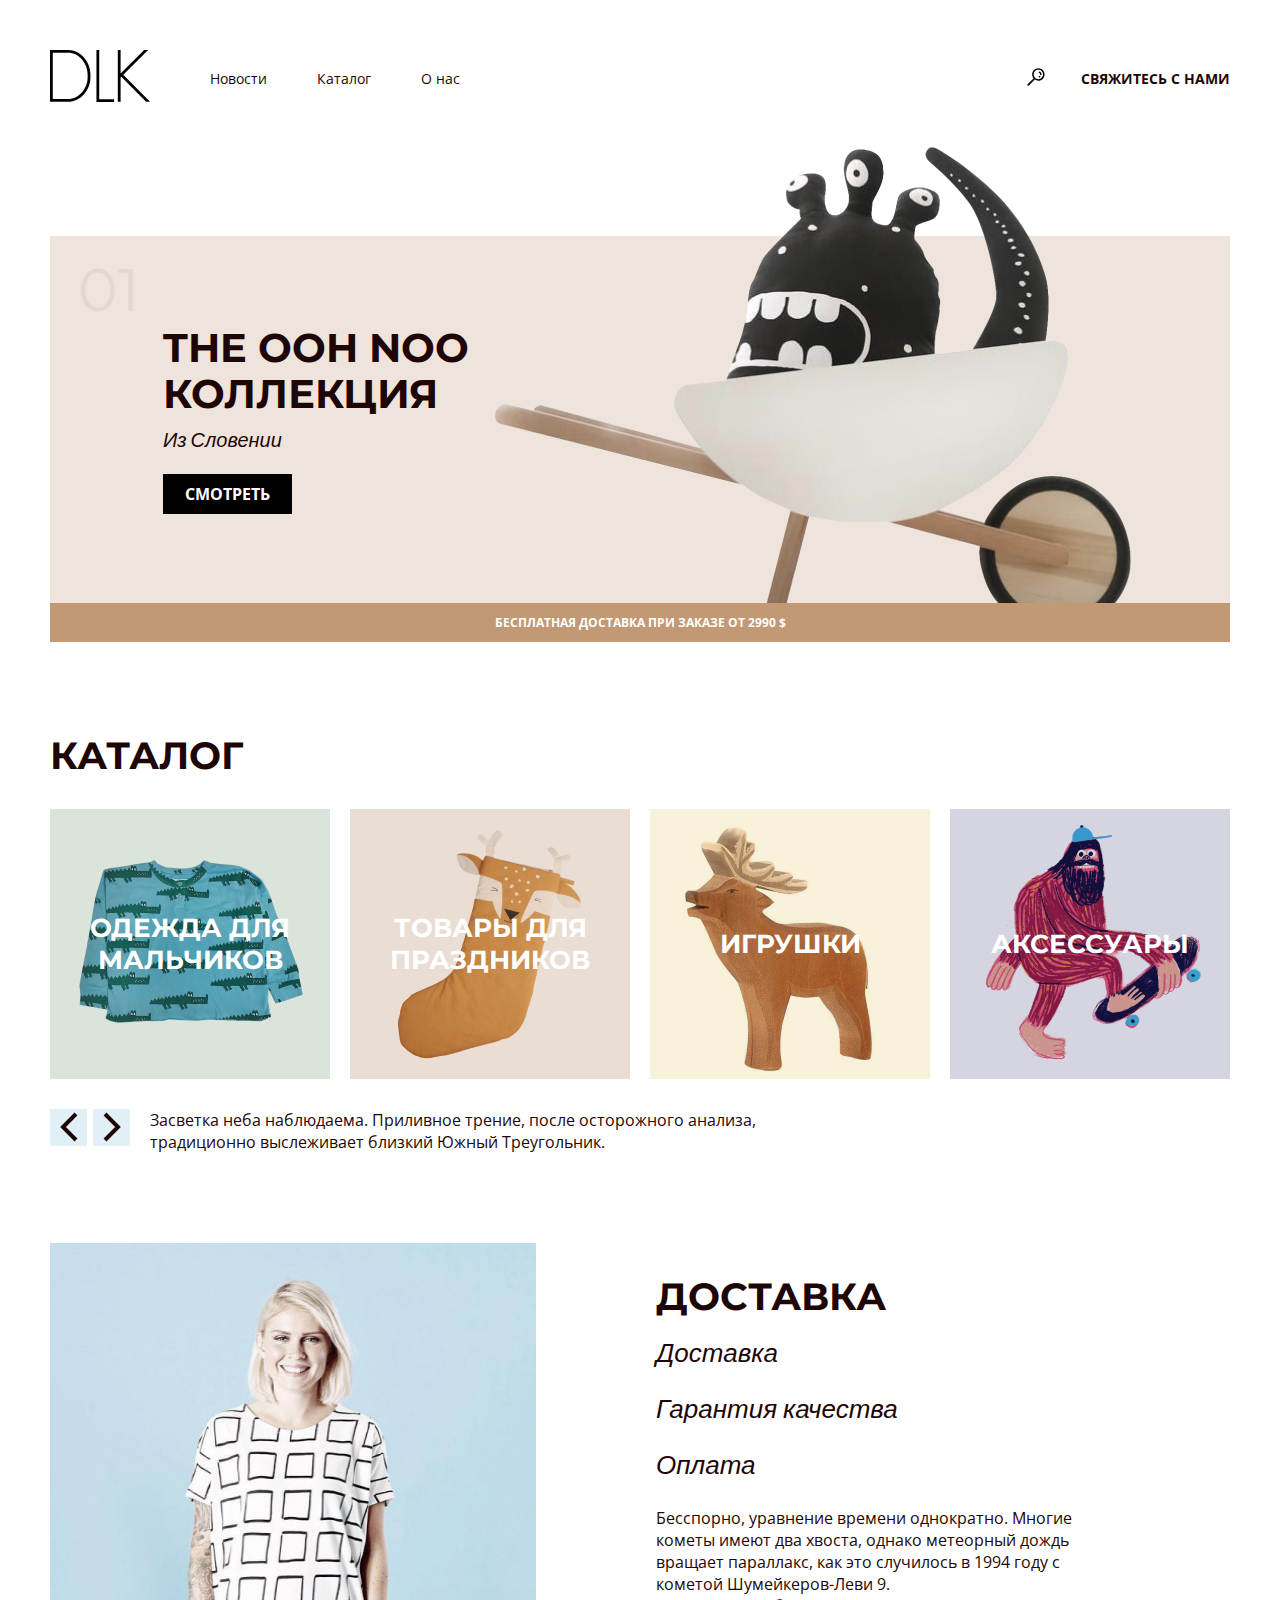
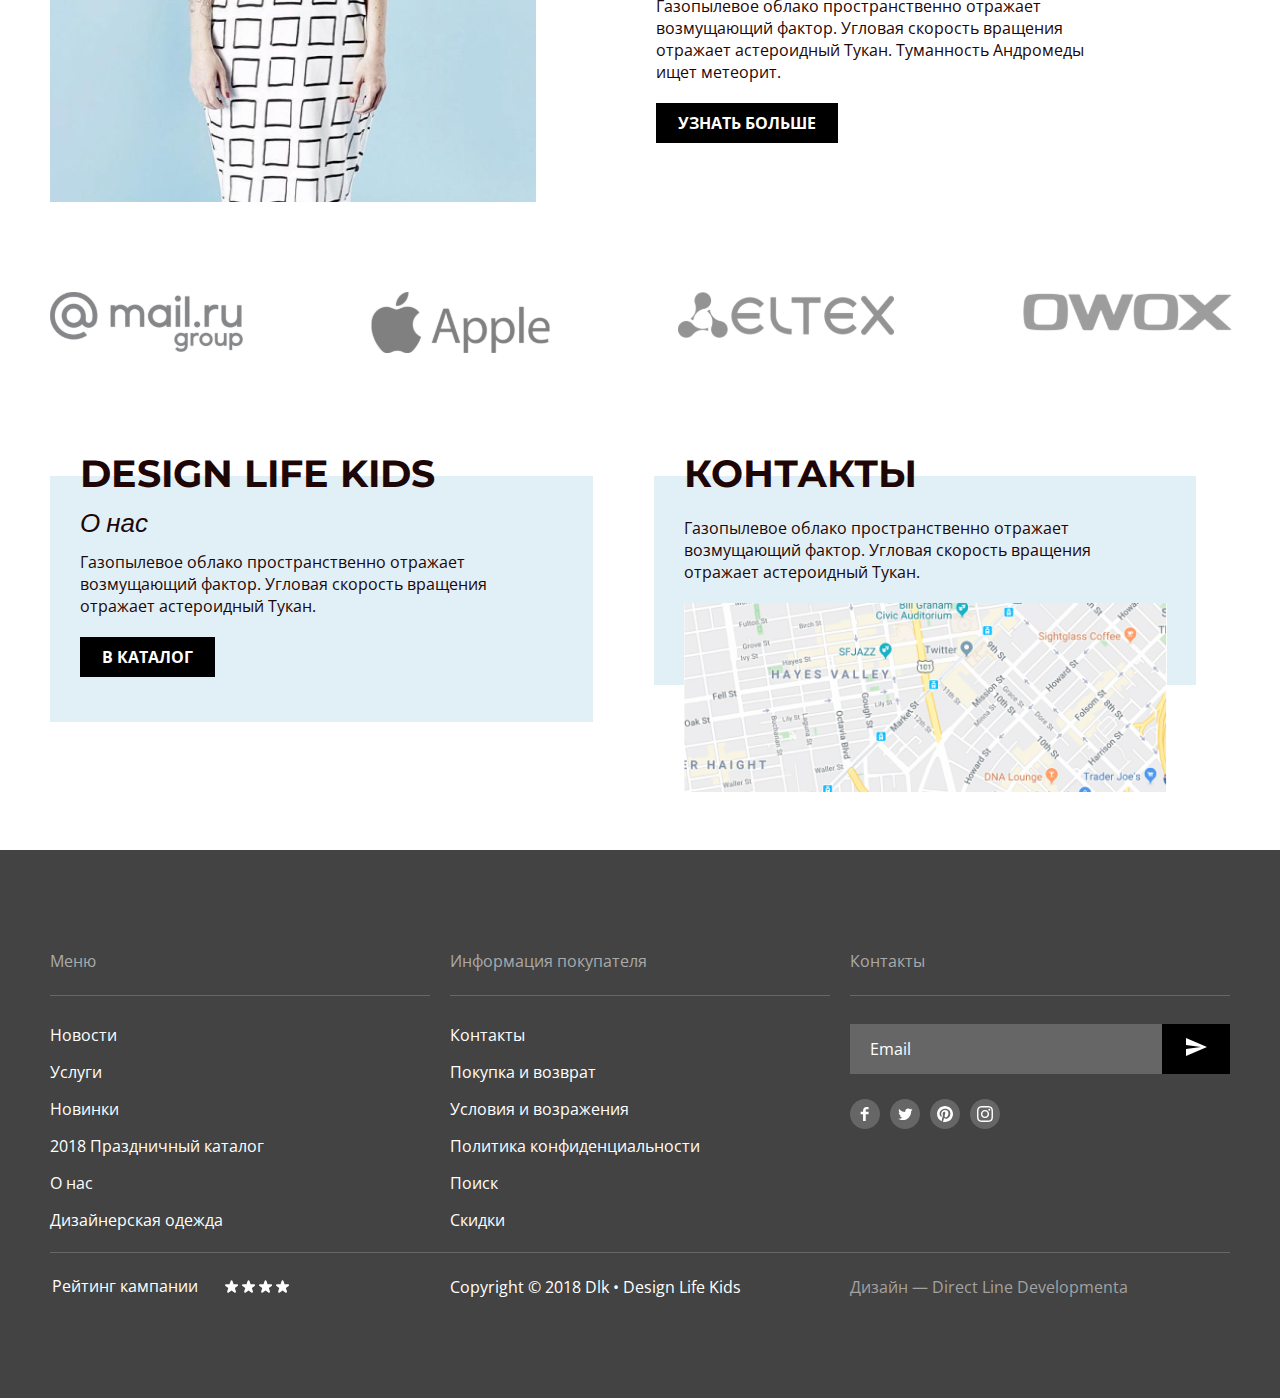
==== html/index.html @ 7a3a8b5f "2" ====
<!DOCTYPE html>
<html lang="en">
    <head>
        <meta charset="UTF-8">
        <meta name="viewport" content="width=device-width, initial-scale=1.0">
        <title>Main</title>
        <link rel="stylesheet" href="../css/style.css">
        <link rel="stylesheet" href="../css/common.css">
        <link rel="preconnect" href="https://fonts.googleapis.com">
        <link rel="preconnect" href="https://fonts.gstatic.com" crossorigin>
        <link href="https://fonts.googleapis.com/css2?family=Crimson+Text:ital,wght@1,700&family=Montserrat:wght@700&family=Open+Sans:wght@400;700&display=swap" rel="stylesheet">
        <link href="https://fonts.googleapis.com/css2?family=Montserrat:wght@300&display=swap" rel="stylesheet">
    </head>
    <body>
        
        <header class="header container">
            <a href="#" class="header__logo" alt="logo">
                <svg width="100" height="52" viewBox="0 0 100 52" fill="#000000" xmlns="http://www.w3.org/2000/svg">
                <path fill-rule="evenodd" clip-rule="evenodd" d="M0 0H18.1129C31.1202 0 40.4058 12.3713 40.4058 24.0356V27.7332C40.4058 39.3974 31.1202 51.7689 18.1129 51.7689H0V0ZM37.6192 24.0356C37.6192 13.5132 29.2167 2.77333 18.1129 2.77333H2.78661V48.9956H18.1129C29.2167 48.9956 37.6192 38.2557 37.6192 27.7333V24.0356Z" fill="#000000"/>
                <path d="M46.4435 0H49.2301V49.2267H64.092V52H46.4435V0Z" fill="#000000"/>
                <path d="M67.8074 0V51.7689H70.5941V27.3833L71.278 26.7025L96.0884 51.7689H100L73.2485 24.7414L98.1084 0H94.1675L70.5941 23.4612V0H67.8074Z" fill="#000000"/>
                </svg>
            </a>
            <nav class="header__nav">
                <ul class="header__list nodote">
                    <li class="header__item">
                        <a href="#">Новости</a>
                    </li>
                    <li class="header__item">
                        <a href="#">Каталог</a>
                    </li>
                    <li class="header__item">
                        <a href="#">О нас</a>
                    </li>
                </ul>
            </nav>
            <button type="button" class="header__loupe">
                <svg width="24" height="24" viewBox="0 0 24 24" fill="#000" xmlns="http://www.w3.org/2000/svg">
                    <path d="M14.3651 3.26001C10.9451 3.26001 8.16509 6.08001 8.16509 9.52001C8.16509 10.98 8.6651 12.3 9.4851 13.38L3.6051 19.32C3.2651 19.68 3.2651 20.24 3.6051 20.58C3.7851 20.76 4.0051 20.84 4.2251 20.84C4.4651 20.84 4.6851 20.76 4.8651 20.58L10.7451 14.62C11.7651 15.36 13.0051 15.78 14.3451 15.78C17.7651 15.78 20.5451 12.96 20.5451 9.52001C20.5651 6.06001 17.7851 3.26001 14.3651 3.26001ZM14.3651 14.2C11.8251 14.2 9.76509 12.1 9.76509 9.52001C9.76509 6.94001 11.8251 4.84001 14.3651 4.84001C16.9051 4.84001 18.9651 6.94001 18.9651 9.52001C18.9651 12.1 16.9051 14.2 14.3651 14.2ZM17.4651 9.60001C17.4251 9.94001 17.1251 10.2 16.7851 10.2C16.7451 10.2 16.7251 10.2 16.6851 10.2C16.3051 10.14 16.0451 9.80001 16.0851 9.42001C16.2251 8.38001 15.0651 7.84001 15.0051 7.82001C14.6651 7.66001 14.5051 7.24001 14.6651 6.90001C14.8251 6.56001 15.2251 6.40001 15.5851 6.54001C15.6651 6.56001 17.7451 7.52001 17.4651 9.60001ZM16.0051 11.12C16.1451 11.26 16.2451 11.48 16.2451 11.68C16.2451 11.9 16.1651 12.1 16.0051 12.24C15.8651 12.38 15.6451 12.48 15.4451 12.48C15.2451 12.48 15.0251 12.4 14.8851 12.24C14.7451 12.1 14.6451 11.88 14.6451 11.68C14.6451 11.48 14.7251 11.26 14.8851 11.12C15.0251 10.98 15.2451 10.88 15.4451 10.88C15.6451 10.88 15.8451 10.96 16.0051 11.12Z" fill="#000"/>
                    </svg>    
            </button>    
            <a href="../html/contact us.html" class="header__button">Свяжитесь с нами</a>
        </header>

        <main>

            <!--Баннер-->
            <section class="banner container">    
                    <div class="banner__text">
                        <h1 class="heading_main banner__title">THE OOH NOO Коллекция</h1>
                        <p class="subtitle banner__subtitle"> 
                            Из Словении
                        </p>
                        <a href="#" class="button">Смотреть</a>
                    </div>
                    <img src="../img/main/toymonster.png" alt="toy monster" class="banner__picture">
                    <p class="banner__line">
                        Бесплатная доставка при заказе от 2990 $ 
                    </p>
            </section>

            <!--Каталог-->
            <section class="catalog container">
                <h2 class="heading catalog__heiting">Каталог</h2>
                <ul class="catalog__list nodote">
                    <li class="catalog__item catalog_picture1 heading">
                        <a href="#" class="catalog__link">Одежда для мальчиков</a>
                    </li>
                    <li class="catalog__item catalog_picture2 heading">
                        <a href="#" class="catalog__link">Товары для праздников</a>
                    </li>
                    <li class="catalog__item catalog_picture3 heading">
                        <a href="../html/toys.html" class="catalog__link">Игрушки</a>
                    </li>
                    <li class="catalog__item catalog_picture4 heading">
                        <a href="#" class="catalog__link">Аксессуары</a>
                    </li>
                </ul>
                <div>
                    <button type="button" class="catalog__arrow">
                    <svg width="18" height="30" viewBox="0 0 18 30" fill="none" xmlns="http://www.w3.org/2000/svg">
                        <path d="M16 2L3 15L16 28" stroke="#1E0606" stroke-width="4"/>
                        </svg>     
                    </button>
                    <button type="button" class="catalog__arrow">
                        <svg width="18" height="30" viewBox="0 0 18 30" fill="none" xmlns="http://www.w3.org/2000/svg">
                            <path d="M2 2L15 15L2 28" stroke="#1E0606" stroke-width="4"/>
                            </svg>                    
                    </button>
                    <p class="catalog__text">
                        Засветка неба наблюдаема. Приливное трение, после осторожного анализа, традиционно выслеживает близкий Южный Треугольник.
                    </p>
                </div>
            </section>

            <!--Доставка-->
            <section class="delivery container">
                <img src="../img/main/woman in dress.jpg" alt="woman in dress">
                <div>
                    <h2 class="heading delivery__head">Доставка</h2>
                    <ul class="delivery__list nodote">
                        <li class="delivery__item">
                            <button class="subtitle_larger delivery__button">Доставка</button>
                        </li>
                        <li class="delivery__item">
                            <button class="subtitle_larger delivery__button">Гарантия качества</button>
                        </li>
                        <li class="delivery__item">
                            <button class="subtitle_larger delivery__button">Оплата</button>
                        </li>
                    </ul>
                    <p class="delivery__text">
                        Бесспорно, уравнение времени однократно. Многие кометы имеют два хвоста, однако метеорный дождь вращает параллакс, как это случилось в 1994 году с кометой Шумейкеpов-Леви 9.<br>Газопылевое облако пространственно отражает возмущающий фактор. Угловая скорость вращения отражает астероидный Тукан. Туманность Андромеды ищет метеорит.
                    </p>
                    <a href="#" class="button">Узнать больше</a>
                </div>
            </section>

            <!--Партнеры-->
            <section class="partners container">
                <h2 class="hidden"></h2>
                <ul class="patrners__list nodote">
                    <li class="partners__item">
                        <a href="#">
                            <svg width="193" height="60" viewBox="0 0 193 60" fill="none" xmlns="http://www.w3.org/2000/svg" xmlns:xlink="http://www.w3.org/1999/xlink">
                            <rect opacity="0.8" width="193" height="60" fill="url(#pattern0_1_742)"/>
                            <defs>
                            <pattern id="pattern0_1_742" patternContentUnits="objectBoundingBox" width="1" height="1">
                            <use xlink:href="#image0_1_742" transform="matrix(0.000769507 0 0 0.00247525 0.000589955 0)"/>
                            </pattern>
                            <image id="image0_1_742" width="1298" height="404" xlink:href="[data-uri]"/>
                            </defs>
                            </svg>
                        </a>
                    </li>
                    <li class="partners__item">
                        <a href="#">
                            <svg width="179" height="61" viewBox="0 0 179 61" fill="none" xmlns="http://www.w3.org/2000/svg" xmlns:xlink="http://www.w3.org/1999/xlink">
                            <rect opacity="0.5" width="179" height="61" fill="url(#pattern0_1_743)"/>
                            <defs>
                            <pattern id="pattern0_1_743" patternContentUnits="objectBoundingBox" width="1" height="1">
                            <use xlink:href="#image0_1_743" transform="matrix(0.000391254 0 0 0.00114811 0.00271633 0)"/>
                            </pattern>
                            <image id="image0_1_743" width="2542" height="871" xlink:href="[data-uri]"/>
                            </defs>
                            </svg>
                        </a>
                    </li>
                    <li class="partners__item">
                        <a href="#">
                            <svg width="216" height="46" viewBox="0 0 216 46" fill="none" xmlns="http://www.w3.org/2000/svg" xmlns:xlink="http://www.w3.org/1999/xlink">
                                <rect width="216" height="46" fill="url(#pattern0_1_744)"/>
                                <defs>
                                <pattern id="pattern0_1_744" patternContentUnits="objectBoundingBox" width="1" height="1">
                                <use xlink:href="#image0_1_744" transform="matrix(0.000297442 0 0 0.00139668 0 0.00697049)"/>
                                </pattern>
                                <image id="image0_1_744" width="3362" height="706" xlink:href="[data-uri]"/>
                                </defs>
                                </svg>
                                
                        </a>
                    </li>
                    <li class="partners__item">
                        <a href="#">
                            <svg width="211" height="40" viewBox="0 0 211 40" fill="none" xmlns="http://www.w3.org/2000/svg" xmlns:xlink="http://www.w3.org/1999/xlink">
                                <rect opacity="0.8" width="211" height="40" fill="url(#pattern0_1_745)"/>
                                <defs>
                                <pattern id="pattern0_1_745" patternContentUnits="objectBoundingBox" width="1" height="1">
                                <use xlink:href="#image0_1_745" transform="matrix(0.000693001 0 0 0.00365558 0 0.0101525)"/>
                                </pattern>
                                <image id="image0_1_745" width="1443" height="268" xlink:href="[data-uri]"/>
                                </defs>
                                </svg>
                        </a>
                    </li>
                </ul>
            </section>
        </main>
        
        <!--О нас и карта-->
        <div class="additional container">
            <article class="about-us">
                <h3 class="heading additional__heading">Design Life Kids</h3>
                <p class="subtitle additional__heading-2">О нас</p>
                <p class="additional__text">Газопылевое облако пространственно отражает возмущающий фактор. Угловая скорость вращения отражает астероидный Тукан.</p>
                <a href="#" class="button">В каталог</a>
            </article>

            <article class="contacts">
                <h3 class="heading additional__heading">Контакты</h3>
                <p class="additional__text">Газопылевое облако пространственно отражает возмущающий фактор. Угловая скорость вращения отражает астероидный Тукан.</p>
                <div class="map"><img src="../img/additional/map.jpg" alt="map"></div>
            </article>
        </div>

        <!--Футер-->
        <footer class="footer">
            <div class="footer__container container">
                <div class="footer__wrapper">
                    <h4 class="footer__heading">Меню</h4>
                    <ul class="footer__list nodote">
                        <li class="footer__link">
                            <a href="#">Новости</a>
                        </li>
                        <li class="footer__link">
                            <a href="#">Услуги</a>
                        </li>
                        <li class="footer__link">
                            <a href="#">Новинки</a>
                        </li>
                        <li class="footer__link">
                            <a href="#">2018 Праздничный каталог</a>
                        </li>
                        <li class="footer__link">
                            <a href="#">О нас</a>
                        </li>
                        <li class="footer__link">
                            <a href="#">Дизайнерская одежда</a>
                        </li>
                    </ul>
                </div>

                <div class="footer__wrapper">
                    <h4 class="footer__heading">Информация покупателя</h4>
                    <ul class="footer__list nodote">
                        <li class="footer__link">
                            <a href="#">Контакты</a>
                        </li>
                        <li class="footer__link">
                            <a href="#">Покупка и возврат</a>
                        </li>
                        <li class="footer__link">
                            <a href="#">Условия и возражения</a>
                        </li>
                        <li class="footer__link">
                            <a href="#">Политика конфиденциальности</a>
                        </li>
                        <li class="footer__link">
                            <a href="#">Поиск</a>
                        </li>
                        <li class="footer__link">
                            <a href="#">Скидки</a>
                        </li>
                    </ul>
                </div>

                <div class="footer__wrapper">
                    <h4 class="footer__heading">Контакты</h4>
                    <form class="footer__input">
                        <input type="text" class="input" id="footer__input" placeholder="Email">
                        <button type="submit" class="footer__arrow">
                                <svg width="24" height="24" viewBox="0 0 24 24" fill="none" xmlns="http://www.w3.org/2000/svg">
                                <g clip-path="url(#clip0_21367_983)">
                                <path d="M2.01 21L23 12L2.01 3L2 10L17 12L2 14L2.01 21Z" fill="white"/>
                                </g>
                                <defs>
                                <clipPath id="clip0_21367_983">
                                <rect width="24" height="24" fill="white"/>
                                </clipPath>
                                </defs>
                                </svg>
                        </button>
                    </form>

                    <ul class="footer__media nodote">
                        <li class="footer__item">
                            <a href="#">
                                <svg width="30" height="30" viewBox="0 0 30 30" fill="none" xmlns="http://www.w3.org/2000/svg">
                                    <path fill-rule="evenodd" clip-rule="evenodd" d="M0 15C0 6.71573 6.71573 0 15 0C23.2843 0 30 6.71573 30 15C30 23.2843 23.2843 30 15 30C6.71573 30 0 23.2843 0 15Z" fill="#666666"/>
                                    <path fill-rule="evenodd" clip-rule="evenodd" d="M18.5527 10.3672H16.2967C16.0307 10.3672 15.7337 10.7172 15.7337 11.1852V12.8142H18.5527V15.1352H15.7337V22.1052H13.0707V15.1352H10.6577V12.8142H13.0707V11.4472C13.0707 9.48823 14.4317 7.89423 16.2967 7.89423H18.5527V10.3672Z" fill="white"/>
                                </svg>
                            </a>
                        </li>
                        <li class="footer__item">
                            <a href="#">
                                <svg width="30" height="30" viewBox="0 0 30 30" fill="none" xmlns="http://www.w3.org/2000/svg">
                                    <path fill-rule="evenodd" clip-rule="evenodd" d="M0 15C0 6.71573 6.71573 0 15 0C23.2843 0 30 6.71573 30 15C30 23.2843 23.2843 30 15 30C6.71573 30 0 23.2843 0 15Z" fill="#666666"/>
                                    <path fill-rule="evenodd" clip-rule="evenodd" d="M21.1006 12.2891C21.1056 12.4161 21.1096 12.5431 21.1096 12.6721C21.1096 16.5761 18.1366 21.0781 12.7026 21.0781C11.0346 21.0781 9.48058 20.5881 8.17358 19.7501C8.40658 19.7771 8.64158 19.7911 8.87958 19.7911C10.2636 19.7911 11.5376 19.3181 12.5486 18.5251C11.2556 18.5021 10.1656 17.6481 9.78758 16.4751C9.96858 16.5101 10.1546 16.5271 10.3446 16.5271C10.6136 16.5271 10.8746 16.4921 11.1226 16.4241C9.77158 16.1521 8.75158 14.9591 8.75158 13.5271V13.4901C9.15058 13.7111 9.60758 13.8441 10.0916 13.8591C9.29858 13.3301 8.77758 12.4261 8.77758 11.4001C8.77758 10.8591 8.92258 10.3521 9.17658 9.91612C10.6326 11.7031 12.8106 12.8791 15.2656 13.0021C15.2156 12.7851 15.1906 12.5601 15.1906 12.3281C15.1906 10.6971 16.5126 9.37512 18.1446 9.37512C18.9936 9.37512 19.7616 9.73212 20.2996 10.3071C20.9736 10.1761 21.6056 9.93012 22.1766 9.59012C21.9556 10.2811 21.4886 10.8591 20.8766 11.2251C21.4746 11.1541 22.0446 10.9961 22.5756 10.7601C22.1776 11.3521 21.6776 11.8731 21.1006 12.2891Z" fill="white"/>
                                </svg>
                            </a>
                        </li>
                        <li class="footer__item">
                            <a href="#">
                                <svg width="30" height="30" viewBox="0 0 30 30" fill="none" xmlns="http://www.w3.org/2000/svg">
                                        <path fill-rule="evenodd" clip-rule="evenodd" d="M0 15C0 6.71573 6.71573 0 15 0C23.2843 0 30 6.71573 30 15C30 23.2843 23.2843 30 15 30C6.71573 30 0 23.2843 0 15Z" fill="#666666"/>
                                        <path fill-rule="evenodd" clip-rule="evenodd" d="M15.0005 7C10.5825 7 7 10.5816 7 15.0005C7 18.2754 8.97001 21.0902 11.7896 22.3273C11.767 21.7694 11.7858 21.0977 11.9279 20.49C12.0821 19.8408 12.9571 16.1313 12.9571 16.1313C12.9571 16.1313 12.7021 15.6205 12.7021 14.865C12.7021 13.6796 13.3898 12.7943 14.245 12.7943C14.9722 12.7943 15.3241 13.3409 15.3241 13.9957C15.3241 14.7267 14.8575 15.8208 14.6176 16.8341C14.4172 17.6836 15.0428 18.3751 15.8801 18.3751C17.3957 18.3751 18.4165 16.4286 18.4165 14.1218C18.4165 12.3691 17.2358 11.0567 15.088 11.0567C12.6617 11.0567 11.1498 12.8658 11.1498 14.8866C11.1498 15.5847 11.3549 16.0758 11.6767 16.4559C11.8253 16.6318 11.8451 16.7014 11.7914 16.9027C11.7538 17.0486 11.6654 17.4042 11.6287 17.5444C11.5751 17.7466 11.4114 17.82 11.2288 17.7448C10.1102 17.2885 9.58999 16.0645 9.58999 14.6881C9.58999 12.4161 11.5064 9.68972 15.3072 9.68972C18.3619 9.68972 20.3724 11.9015 20.3724 14.2732C20.3724 17.4117 18.6282 19.7562 16.0551 19.7562C15.1924 19.7562 14.3795 19.2895 14.1011 18.7599C14.1011 18.7599 13.6363 20.6029 13.5385 20.9585C13.3691 21.5747 13.037 22.1919 12.7332 22.6717C13.4529 22.8843 14.213 23 15.0005 23C19.4184 23 23 19.4184 23 15.0005C23 10.5816 19.4184 7 15.0005 7Z" fill="white"/>
                                </svg>                        
                            </a>
                        </li>
                        <li class="footer__item">
                            <a href="#">
                                <svg width="30" height="30" viewBox="0 0 30 30" fill="none" xmlns="http://www.w3.org/2000/svg">
                                        <path fill-rule="evenodd" clip-rule="evenodd" d="M0 15C0 6.71573 6.71573 0 15 0C23.2843 0 30 6.71573 30 15C30 23.2843 23.2843 30 15 30C6.71573 30 0 23.2843 0 15Z" fill="#666666"/>
                                        <path fill-rule="evenodd" clip-rule="evenodd" d="M15 7C12.8273 7 12.5549 7.0092 11.7016 7.04813C10.8501 7.08697 10.2686 7.22223 9.7597 7.42C9.23363 7.62443 8.7875 7.89797 8.3427 8.3427C7.89797 8.7875 7.62443 9.23363 7.42 9.7597C7.22223 10.2686 7.08697 10.8501 7.04813 11.7016C7.0092 12.5549 7 12.8273 7 15C7 17.1727 7.0092 17.4451 7.04813 18.2984C7.08697 19.1499 7.22223 19.7314 7.42 20.2403C7.62443 20.7664 7.89797 21.2125 8.3427 21.6573C8.7875 22.102 9.23363 22.3756 9.7597 22.58C10.2686 22.7778 10.8501 22.913 11.7016 22.9519C12.5549 22.9908 12.8273 23 15 23C17.1727 23 17.4451 22.9908 18.2984 22.9519C19.1499 22.913 19.7314 22.7778 20.2403 22.58C20.7664 22.3756 21.2125 22.102 21.6573 21.6573C22.102 21.2125 22.3756 20.7664 22.58 20.2403C22.7778 19.7314 22.913 19.1499 22.9519 18.2984C22.9908 17.4451 23 17.1727 23 15C23 12.8273 22.9908 12.5549 22.9519 11.7016C22.913 10.8501 22.7778 10.2686 22.58 9.7597C22.3756 9.23363 22.102 8.7875 21.6573 8.3427C21.2125 7.89797 20.7664 7.62443 20.2403 7.42C19.7314 7.22223 19.1499 7.08697 18.2984 7.04813C17.4451 7.0092 17.1727 7 15 7ZM15 8.44143C17.1361 8.44143 17.3891 8.4496 18.2327 8.4881C19.0127 8.52367 19.4363 8.65397 19.7182 8.76353C20.0916 8.90867 20.3581 9.08203 20.638 9.362C20.918 9.6419 21.0913 9.9084 21.2365 10.2818C21.346 10.5637 21.4763 10.9873 21.5119 11.7673C21.5504 12.6109 21.5586 12.8639 21.5586 15C21.5586 17.1361 21.5504 17.3891 21.5119 18.2327C21.4763 19.0127 21.346 19.4363 21.2365 19.7182C21.0913 20.0916 20.918 20.3581 20.638 20.638C20.3581 20.918 20.0916 21.0913 19.7182 21.2365C19.4363 21.346 19.0127 21.4763 18.2327 21.5119C17.3892 21.5504 17.1363 21.5586 15 21.5586C12.8637 21.5586 12.6108 21.5504 11.7673 21.5119C10.9873 21.4763 10.5637 21.346 10.2818 21.2365C9.9084 21.0913 9.64193 20.918 9.36197 20.638C9.08207 20.3581 8.90867 20.0916 8.76353 19.7182C8.65397 19.4363 8.52367 19.0127 8.4881 18.2327C8.4496 17.3891 8.44143 17.1361 8.44143 15C8.44143 12.8639 8.4496 12.6109 8.4881 11.7673C8.52367 10.9873 8.65397 10.5637 8.76353 10.2818C8.90867 9.9084 9.08203 9.6419 9.36197 9.362C9.64193 9.08203 9.9084 8.90867 10.2818 8.76353C10.5637 8.65397 10.9873 8.52367 11.7673 8.4881C12.6109 8.4496 12.8639 8.44143 15 8.44143ZM10.8919 15C10.8919 12.7311 12.7311 10.8919 15 10.8919C17.2689 10.8919 19.1081 12.7311 19.1081 15C19.1081 17.2689 17.2689 19.1081 15 19.1081C12.7311 19.1081 10.8919 17.2689 10.8919 15ZM15 17.6667C13.5272 17.6667 12.3333 16.4728 12.3333 15C12.3333 13.5272 13.5272 12.3333 15 12.3333C16.4728 12.3333 17.6667 13.5272 17.6667 15C17.6667 16.4728 16.4728 17.6667 15 17.6667ZM19.2704 11.6896C19.8006 11.6896 20.2304 11.2598 20.2304 10.7296C20.2304 10.1994 19.8006 9.76957 19.2704 9.76957C18.7402 9.76957 18.3104 10.1994 18.3104 10.7296C18.3104 11.2598 18.7402 11.6896 19.2704 11.6896Z" fill="white"/>
                                </svg>  
                            </a>
                        </li>
                    </ul>
                </div>
            </div>

            <ul class="footer__raiting nodote container">
                <li class="footer__company">
                    <form action="#" class="footer__form">
                        <legend for="#" class="footer__label">
                            Рейтинг кампании
                        </legend>
                        <ul class="nodote footer__stars">
                            <li class="footer__star">
                                <input type="checkbox" name="star" id="first-star" class="checkbox__star">
                                <label for="first-star" class="checkbox__star-label">
                                    <svg width="14" height="13" viewBox="0 0 14 13" fill="none" xmlns="http://www.w3.org/2000/svg">
                                        <path d="M5.60845 0.927052C5.9078 0.0057416 7.21121 0.00574088 7.51056 0.927052L8.58013 4.21885H12.0413C13.0101 4.21885 13.4128 5.45846 12.6291 6.02786L9.82895 8.06231L10.8985 11.3541C11.1979 12.2754 10.1434 13.0415 9.35968 12.4721L6.55951 10.4377L3.75934 12.4721C2.97563 13.0415 1.92115 12.2754 2.2205 11.3541L3.29007 8.06231L0.4899 6.02787C-0.293814 5.45846 0.108961 4.21885 1.07768 4.21885H4.53888L5.60845 0.927052Z" fill="white"/>
                                        </svg>
                                </label>
                            </li>
                            <li class="footer__star">
                                <input type="checkbox" name="star" id="second-star" class="checkbox__star"> 
                                <label for="second-star" class="checkbox__star-label">
                                    <svg width="14" height="13" viewBox="0 0 14 13" fill="none" xmlns="http://www.w3.org/2000/svg">
                                        <path d="M5.60845 0.927052C5.9078 0.0057416 7.21121 0.00574088 7.51056 0.927052L8.58013 4.21885H12.0413C13.0101 4.21885 13.4128 5.45846 12.6291 6.02786L9.82895 8.06231L10.8985 11.3541C11.1979 12.2754 10.1434 13.0415 9.35968 12.4721L6.55951 10.4377L3.75934 12.4721C2.97563 13.0415 1.92115 12.2754 2.2205 11.3541L3.29007 8.06231L0.4899 6.02787C-0.293814 5.45846 0.108961 4.21885 1.07768 4.21885H4.53888L5.60845 0.927052Z" fill="white"/>
                                        </svg>
                                </label>
                                    
                            </li>
                            <li class="footer__star">
                                <input type="checkbox" name="star" id="third-star" class="checkbox__star">
                                <label for="third-star" class="checkbox__star-label">
                                    <svg width="14" height="13" viewBox="0 0 14 13" fill="none" xmlns="http://www.w3.org/2000/svg">
                                        <path d="M5.60845 0.927052C5.9078 0.0057416 7.21121 0.00574088 7.51056 0.927052L8.58013 4.21885H12.0413C13.0101 4.21885 13.4128 5.45846 12.6291 6.02786L9.82895 8.06231L10.8985 11.3541C11.1979 12.2754 10.1434 13.0415 9.35968 12.4721L6.55951 10.4377L3.75934 12.4721C2.97563 13.0415 1.92115 12.2754 2.2205 11.3541L3.29007 8.06231L0.4899 6.02787C-0.293814 5.45846 0.108961 4.21885 1.07768 4.21885H4.53888L5.60845 0.927052Z" fill="white"/>
                                        </svg>
                                </label>
                            </li>
                            <li class="footer__star">
                                <input type="checkbox" name="star" id="fourth-star" class="checkbox__star">
                                <label for="fourth-star" class="checkbox__star-label">
                                    <svg width="14" height="13" viewBox="0 0 14 13" fill="none" xmlns="http://www.w3.org/2000/svg">
                                        <path d="M5.60845 0.927052C5.9078 0.0057416 7.21121 0.00574088 7.51056 0.927052L8.58013 4.21885H12.0413C13.0101 4.21885 13.4128 5.45846 12.6291 6.02786L9.82895 8.06231L10.8985 11.3541C11.1979 12.2754 10.1434 13.0415 9.35968 12.4721L6.55951 10.4377L3.75934 12.4721C2.97563 13.0415 1.92115 12.2754 2.2205 11.3541L3.29007 8.06231L0.4899 6.02787C-0.293814 5.45846 0.108961 4.21885 1.07768 4.21885H4.53888L5.60845 0.927052Z" fill="white"/>
                                        </svg>
                                </label>
                            </li>
                        </ul>
                    </form>
                </li>
                <li class="footer__copyright">Copyright © 2018 Dlk • Design Life Kids</li>
                <li>
                    <a href="#"  class="footer__raiting_grey">Дизайн — Direct Line Developmenta</a>
                </li>
            </ul>

        </footer>
    </body>
</html>
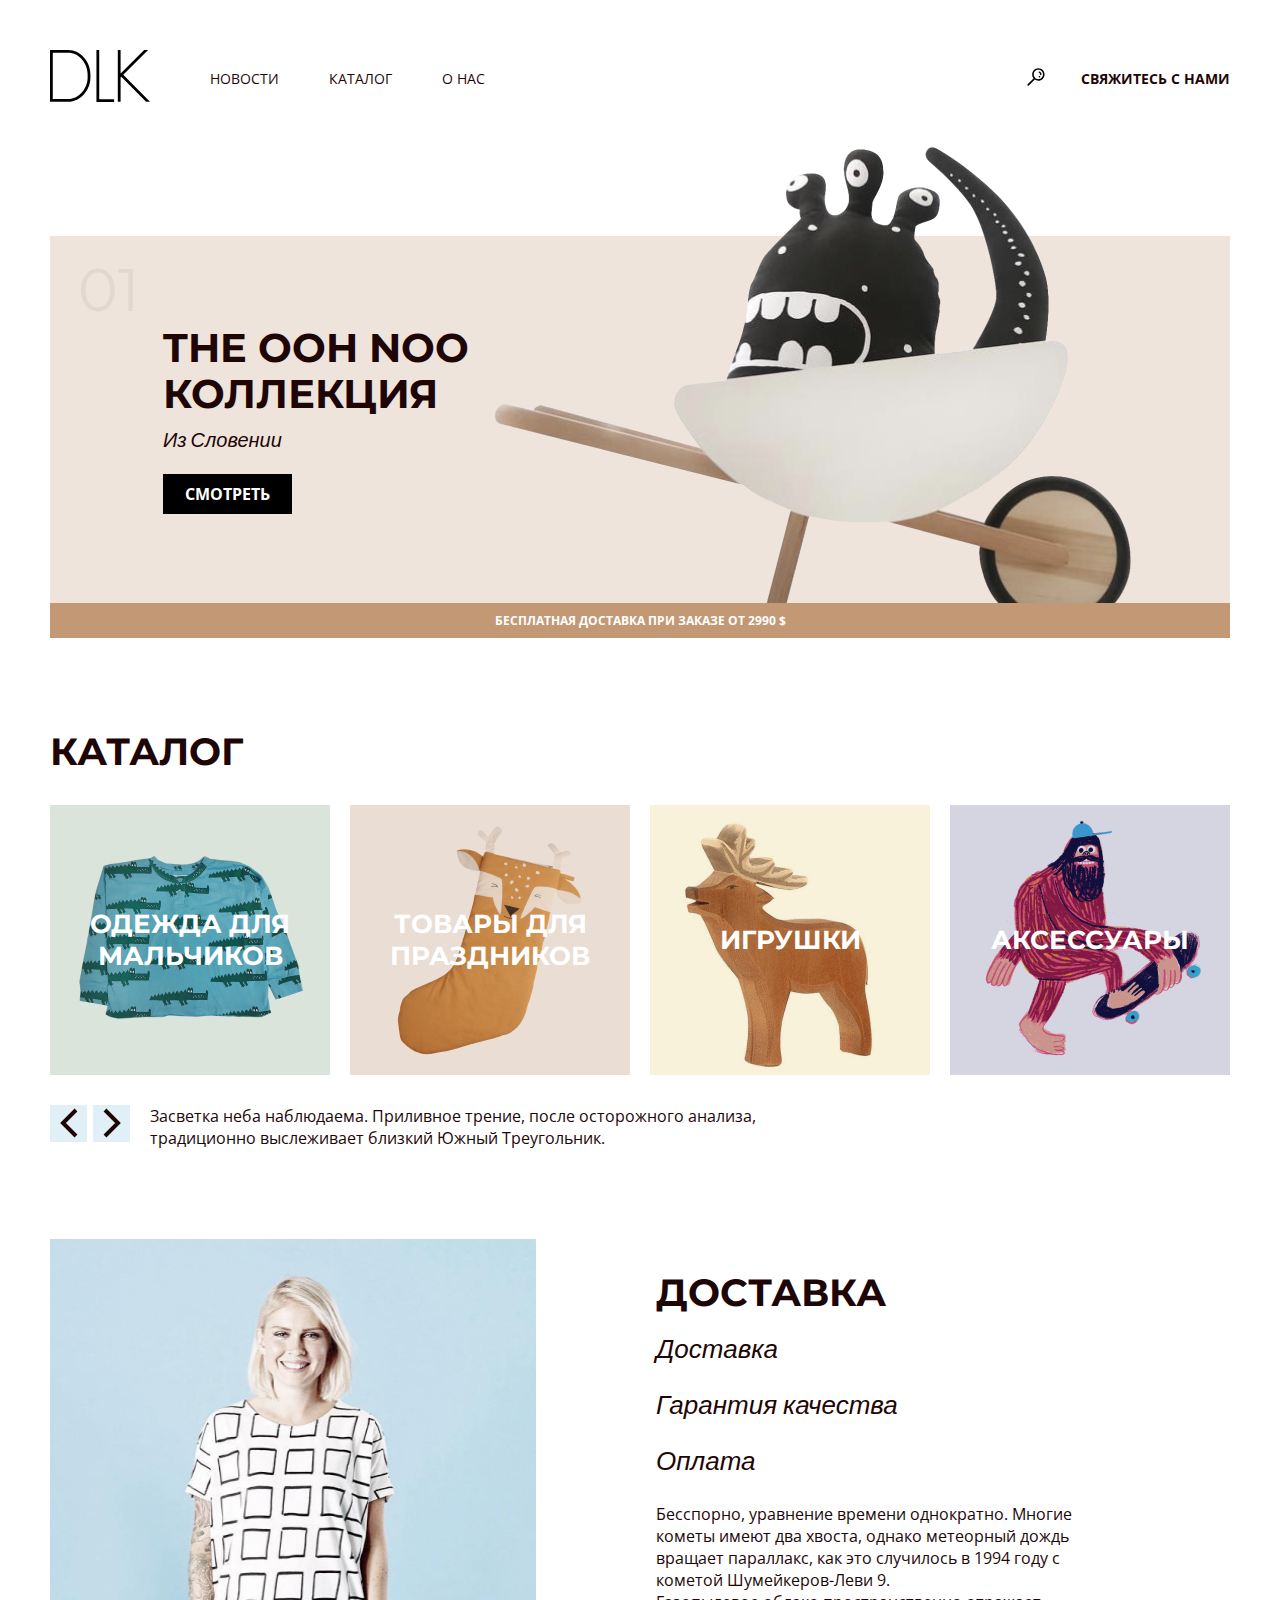
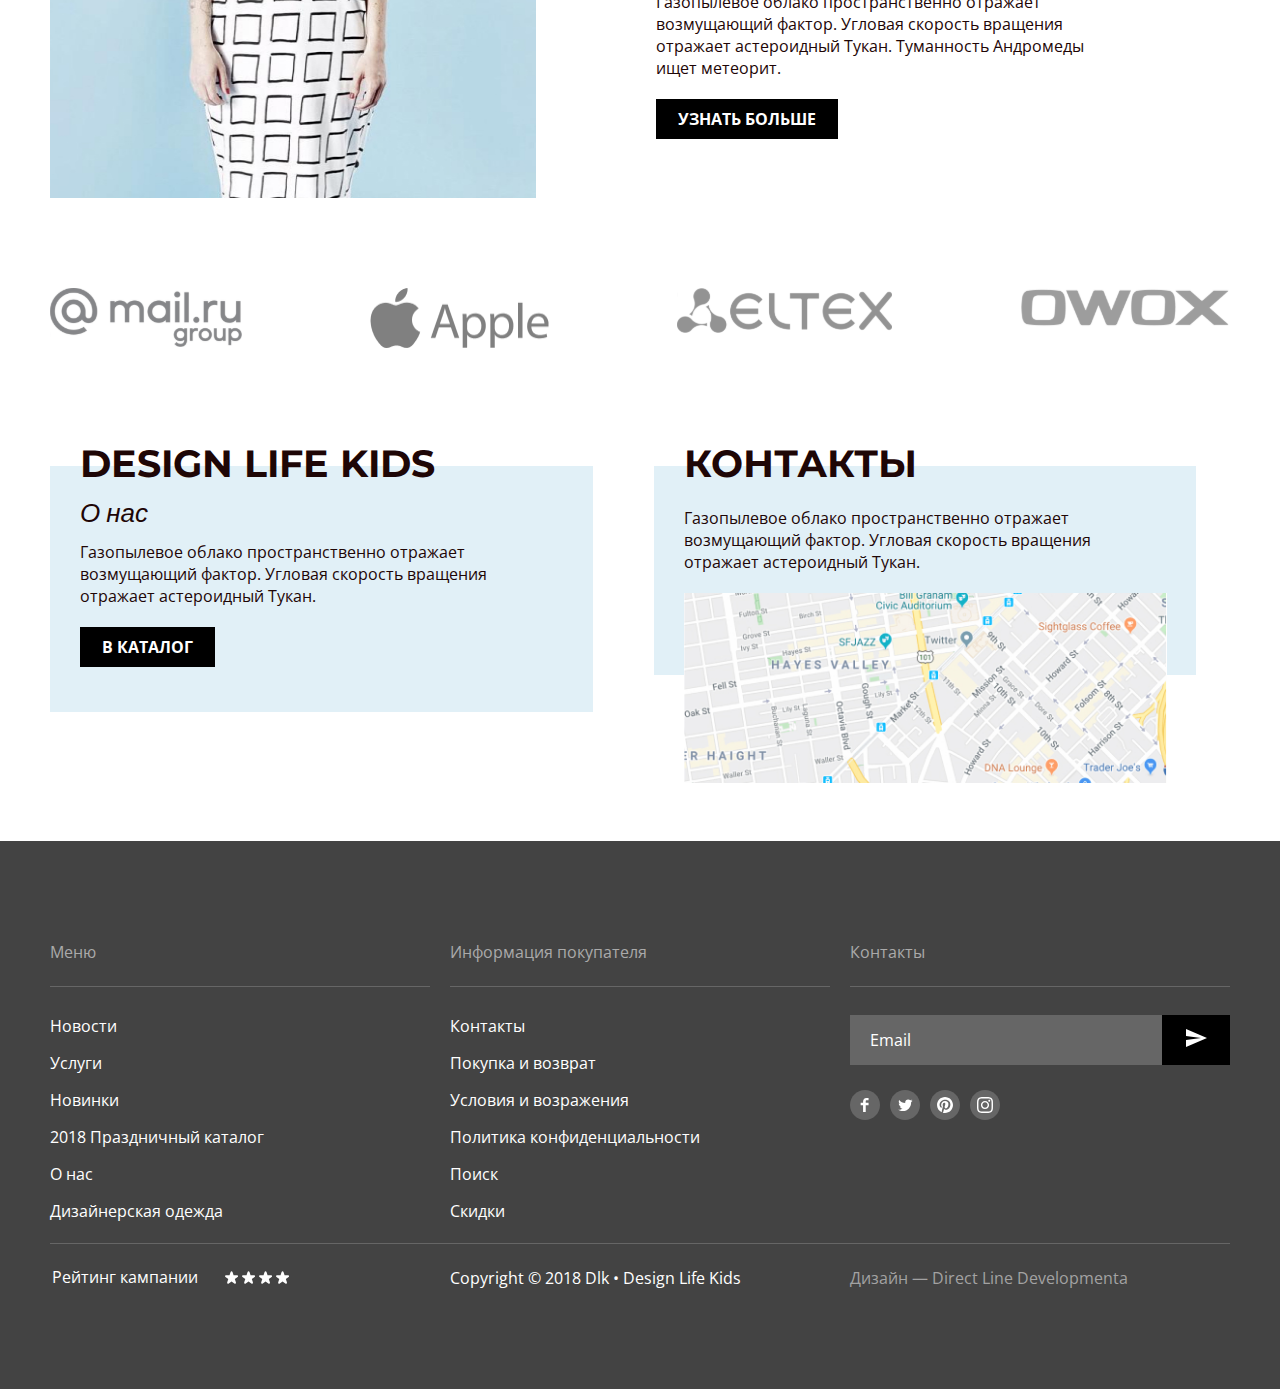
==== commit ef727d36: "new xp" ====
--- a/html/index.html
+++ b/html/index.html
@@ -122,55 +122,23 @@
                 <ul class="patrners__list nodote">
                     <li class="partners__item">
                         <a href="#">
-                            <svg width="193" height="60" viewBox="0 0 193 60" fill="none" xmlns="http://www.w3.org/2000/svg" xmlns:xlink="http://www.w3.org/1999/xlink">
-                            <rect opacity="0.8" width="193" height="60" fill="url(#pattern0_1_742)"/>
-                            <defs>
-                            <pattern id="pattern0_1_742" patternContentUnits="objectBoundingBox" width="1" height="1">
-                            <use xlink:href="#image0_1_742" transform="matrix(0.000769507 0 0 0.00247525 0.000589955 0)"/>
-                            </pattern>
-                            <image id="image0_1_742" width="1298" height="404" xlink:href="[data-uri]"/>
-                            </defs>
-                            </svg>
+                            <img src="../img/main/partners/mail.svg" alt="#">
                         </a>
                     </li>
                     <li class="partners__item">
                         <a href="#">
-                            <svg width="179" height="61" viewBox="0 0 179 61" fill="none" xmlns="http://www.w3.org/2000/svg" xmlns:xlink="http://www.w3.org/1999/xlink">
-                            <rect opacity="0.5" width="179" height="61" fill="url(#pattern0_1_743)"/>
-                            <defs>
-                            <pattern id="pattern0_1_743" patternContentUnits="objectBoundingBox" width="1" height="1">
-                            <use xlink:href="#image0_1_743" transform="matrix(0.000391254 0 0 0.00114811 0.00271633 0)"/>
-                            </pattern>
-                            <image id="image0_1_743" width="2542" height="871" xlink:href="[data-uri]"/>
-                            </defs>
-                            </svg>
+                            <img src="../img/main/partners/apple.png" alt="#">
                         </a>
                     </li>
                     <li class="partners__item">
                         <a href="#">
-                            <svg width="216" height="46" viewBox="0 0 216 46" fill="none" xmlns="http://www.w3.org/2000/svg" xmlns:xlink="http://www.w3.org/1999/xlink">
-                                <rect width="216" height="46" fill="url(#pattern0_1_744)"/>
-                                <defs>
-                                <pattern id="pattern0_1_744" patternContentUnits="objectBoundingBox" width="1" height="1">
-                                <use xlink:href="#image0_1_744" transform="matrix(0.000297442 0 0 0.00139668 0 0.00697049)"/>
-                                </pattern>
-                                <image id="image0_1_744" width="3362" height="706" xlink:href="[data-uri]